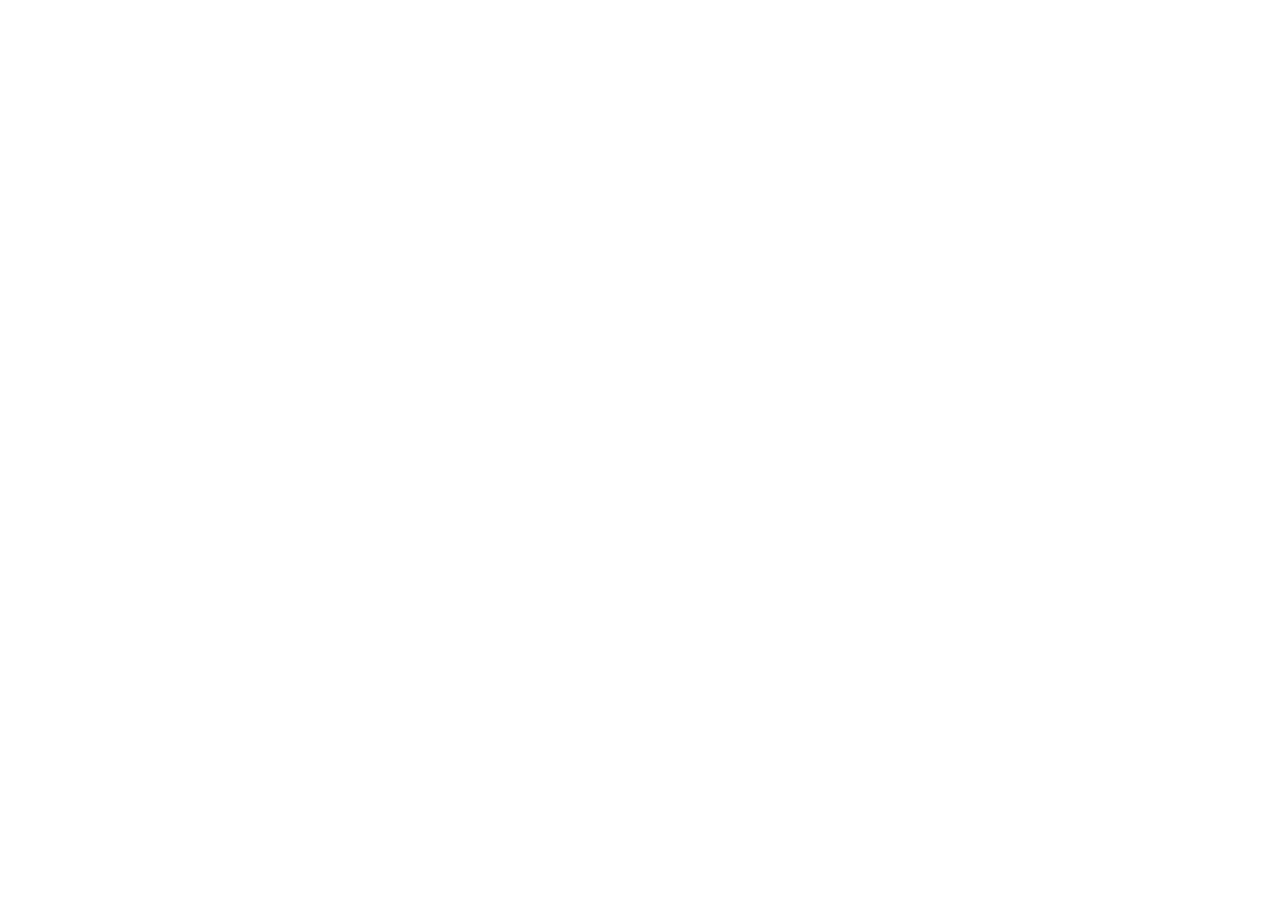
==== 3b-chill/index.html @ 68059ebf "adding CHILL project" ====
<!DOCTYPE html>
<html lang="en">
<head>
    <meta charset="UTF-8">
    <meta name="viewport" content="width=device-width, initial-scale=1.0">
    <meta name="description" content="Login page for CHILL, a platform for stream movie and tv show.">
    <meta name="keywords" content="CHILL, login, streaming, movies, tv shows">
    <meta name="author" content="Yadri">
    <title>Beranda</title>
</head>
<body>
    
</body>
</html>
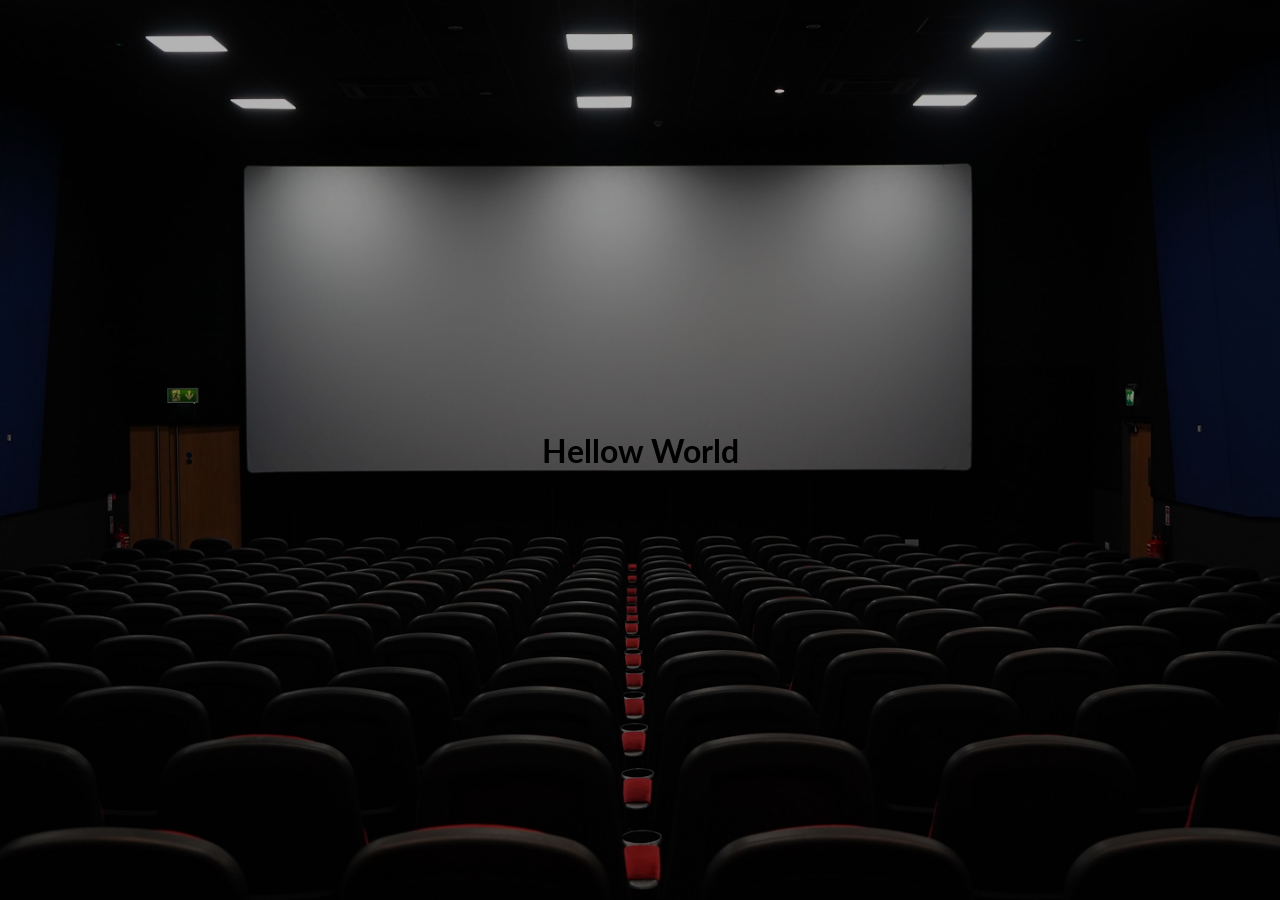
==== commit 92476966: "mod index,login,register" ====
--- a/3b-chill/index.html
+++ b/3b-chill/index.html
@@ -7,8 +7,18 @@
     <meta name="keywords" content="CHILL, login, streaming, movies, tv shows">
     <meta name="author" content="Yadri">
     <title>Beranda</title>
+        <!-- CSS -->
+    <link rel="stylesheet" href="style.css">
+    <!-- Font -->
+    <link rel="preconnect" href="https://fonts.googleapis.com">
+    <link rel="stylesheet" href="https://fonts.googleapis.com/css2?family=Lato:wght@300;400;700&display=swap">
+    <link rel="stylesheet" href="https://cdnjs.cloudflare.com/ajax/libs/font-awesome/6.7.2/css/all.min.css"
+        integrity="sha512-Evv84Mr4kqVGRNSgIGL/F/aIDqQb7xQ2vcrdIwxfjThSH8CSR7PBEakCr51Ck+w+/U6swU2Im1vVX0SVk9ABhg=="
+        crossorigin="anonymous" referrerpolicy="no-referrer" />
+    <!-- Favicon -->
+    <link rel="icon" href="assets/icon/chill-icon.svg" type="image/x-icon">
 </head>
 <body>
-    
+    <h1>Hellow World</h1>
 </body>
 </html>
--- a/3b-chill/style.css
+++ b/3b-chill/style.css
@@ -0,0 +1,417 @@
+/* Import Fonts Google - Lato */
+@import url('https://fonts.googleapis.com/css2?family=Lato:ital,wght@0,100;0,300;0,400;0,700;0,900;1,100;1,300;1,400;1,700;1,900&display=swap');
+@import url('fonts.css');
+
+* {
+  margin: 0;
+  padding: 0;
+  box-sizing: border-box;
+  font-family: Lato, sans-serif;
+}
+
+body {
+  background-image: url('assets/bg-images/bg-login.png');
+  min-height: 100vh;
+  width: 100vw;
+  background-size: cover;
+  background-position: center;
+  
+  display: flex;
+  justify-content: center;
+  align-items: center;
+}
+
+.login-container {
+  background-color: rgba(24, 26, 28, 0.84);
+  width: 100%;
+  max-width: 529px;
+  border-radius: 16px;
+  padding: 40px;
+
+  display: flex;
+  flex-direction: column;
+  gap: 37px;
+  color: white;
+}
+
+/*--- Login Card Header ---*/
+
+.login-header {
+  display: flex;
+  flex-direction: column;
+  align-items: center;
+  gap: 37px;
+  text-align: center;
+}
+
+.login-header h3 {
+  font-size: 32px;
+  font-weight: 700;
+}
+
+.login-header .caption {
+  display: flex;
+  flex-direction: column;
+  gap: 8px;
+}
+
+.login-header p {
+  color: rgba(255, 255, 255, 1);
+  font-size: 16px;
+  font-weight: 400;
+  letter-spacing: 0.2px;
+  line-height: 1.4;
+}
+
+/*--- Login Form ---*/
+
+.login-form {
+  width: 100%;
+  display: flex;
+  flex-direction: column;
+  gap: 37px;
+}
+
+.login-form .input-group {
+  display: flex;
+  flex-direction: column;
+  width: 100%;
+  gap: 10px;
+}
+
+ .input-group label {
+  font-size: 18px;
+  font-weight: 500;
+  letter-spacing: 0.2px;
+  line-height: 1.4;
+}
+
+ .input-group input {
+  width: 100%;
+  padding: 14px 20px;
+  
+  background-color: transparent;
+  border-radius: 24px;
+  border: 1px solid rgba(231, 227, 252, 0.23);
+  gap: 10px;
+  font-size: 16px;
+  font-weight: 400;
+  line-height: 1.4;
+  letter-spacing: 0.2px;
+  color: rgba(193, 194, 196, 1);
+}
+
+.input-group .password-wrapper {
+  display: flex;
+  flex-direction: column;
+  position: relative;
+  width: 100%;
+}
+
+#toggle-password {
+  position: absolute;
+  right: 20px;
+  top: 50%;
+  transform: translateY(-50%);
+  cursor: pointer;
+  color: #a0a0a0;
+}
+
+.form-links  {
+  display: flex;
+  justify-content: space-between;
+  font-size: 16px;
+  font-weight: 400;
+  color: rgba(193, 194, 196, 1);
+
+  line-height: 1.4;
+  letter-spacing: 0.2px;
+}
+
+.form-links a {
+  color: rgba(255, 255, 255, 1);
+  text-decoration: none;
+}
+
+.form-links a:hover {
+  text-decoration: underline;
+}
+
+/*--- Button action group ---*/
+.btn-group {
+width: 100%;
+display: flex;
+flex-direction: column;
+gap: 8px;
+}
+
+.btn-group .btn {
+  border-radius: 24px;
+  padding: 14px 20px;
+  cursor: pointer;
+  font-size: 16px;
+  font-weight: 600;
+  letter-spacing: 0.2px;
+  line-height: 1.4;
+  
+}
+
+.btn-login {
+  gap: 10px;
+  background-color: rgba(61, 65, 66, 1);
+  color: rgba(255, 255, 255, 1);
+  border: 1px solid rgba(231, 227, 252, 0.23);
+  
+}
+
+.btn-group .divider {
+  display: flex;
+  justify-content: center;
+  align-items: center;
+  color: rgba(157, 158, 161, 1);
+  font-size: 14px;
+  font-weight: 400;
+  line-height: 1.4;
+  letter-spacing: 0.2px;
+}
+
+.btn-google {
+  display: flex;
+  align-items: center;
+  justify-content: center;
+  gap: 20px;
+  background-color: transparent;
+  color: rgba(255, 255, 255, 1);
+  border: 1px solid rgba(231, 227, 252, 0.23);
+}
+
+/*--- Media Queries ---*/
+
+/* For Mobile / Smartphone */
+@media (max-width: 360px), (max-width: 480px) {
+  .login-container {
+    width: 306px;
+    max-width: 100vw;
+    min-height: 384px;
+    border-radius: 8px;
+    padding: 24px;
+    gap: 20px;
+    margin: 0 auto;
+  }
+
+  .login-header .logo {
+    width: 94px;
+    min-height: 24px;
+    object-fit: contain;
+    gap: 2.31px;
+  }
+
+  .login-header .caption {
+    gap: 4.62px;
+  }
+
+  .login-header h3 {
+    font-size: 18px;
+    font-weight: 700;
+    line-height: 1.4;
+    letter-spacing: 0.2px;
+  }
+
+  .login-header p {
+    font-size: 10px;
+    font-weight: 400;
+    line-height: 1.4;
+    letter-spacing: 0.2px;
+
+  }
+
+  .input-group .username-field {
+    gap: 4px;
+  }
+
+  .input-group .password-field {
+    gap: 4px;
+  }
+
+  .input-group label {
+    font-size: 10px;
+    font-weight: 500;
+    line-height: 1.4;
+    letter-spacing: 0.2px;
+  }
+
+  .input-group input {
+    width: 260px;
+    max-width: 100%;
+    border-radius: 12px;
+    border: 0.58px solid rgba(231, 227, 252, 0.23) ;
+    padding: 8.09px 11.55px;
+    gap: 5.78px;
+    font-size: 9.24px;
+    line-height: 1.4;
+    letter-spacing: 0.12px;
+  }
+  
+  .form-links {
+    font-size: 10px;
+    font-weight: 400;
+    line-height: 1.4;
+    letter-spacing: 0.2px;
+  }
+
+  .btn-group .btn {
+    width: 100%;
+    gap: 4px; 
+  }
+
+  .btn-group .btn-login, .btn-group .btn-google {
+    /* width:258px; */
+    max-width: 100%;
+    border-radius: 13.86px;
+    border: 0.58px solid rgba(231, 227, 252, 0.23);
+    font-size: 10px;
+    font-weight:600;
+    padding: 8px 11.55px;
+    gap: 5.78px;
+
+    line-height: 1.4;
+    letter-spacing: 0.2px;
+  }
+
+  .btn-google img {
+    width: 10px;
+    height: 10px;
+  }
+
+  .btn-group .divider {
+    font-size: 10px;
+    font-weight: 500;
+    line-height: 1.4;
+    letter-spacing: 0.2px;
+  }
+
+
+}
+
+
+
+
+
+/* 
+@media (max-width:480px) {
+
+  .login-container {
+    width: 306px;
+    min-width: 0;
+    max-width: 100vw;
+    min-height: 384px;
+    border-radius: 8px;
+    padding: 24px;
+    gap: 20px;
+    margin: 0 auto;
+  }
+
+  .login-header .logo {
+    width: 94px;
+    min-height: 24px;
+    object-fit: contain;
+    margin-bottom: 12px;
+  }
+
+  .login-header .caption {
+    gap: 4px;
+    margin-bottom: 8px;
+  }
+
+  .login-header h3 {
+    font-size: 24px;
+    font-weight: 700;
+    line-height: 140%;
+    letter-spacing: 0.2px;
+    margin-bottom: 0;
+  }
+
+  .login-header p {
+    font-size: 14px;
+    font-weight: 400;
+    line-height: 140%;
+    letter-spacing: 0.2px;
+    margin-bottom: 0;
+  }
+
+  .input-group.username-field {
+    gap: 4px;
+    margin-bottom: 8px;
+  }
+  .input-group.password-field {
+    gap: 4px;
+    margin-bottom: 8px;
+  }
+
+  .input-group label {
+    font-size: 13px;
+    font-weight: 400;
+    margin-bottom: 2px;
+  }
+
+  .input-group input {
+    font-size: 14px;
+    padding: 10px 14px;
+    border-radius: 8px;
+    border-width: 1px;
+  }
+
+  .form-links {
+    font-size: 12px;
+    gap: 0;
+    margin-top: 4px;
+    margin-bottom: 8px;
+  }
+  .form-links a {
+    font-size: 12px;
+  }
+
+  .btn-group {
+    gap: 8px;
+    margin-top: 8px;
+  }
+
+  .btn-login {
+    width: 100%;
+    font-size: 14px;
+    font-weight: 600;
+    padding: 8px 0;
+    border-radius: 13.86px;
+    border-width: 0.58px;
+    margin-bottom: 4px;
+  }
+
+  .btn-group .divider {
+    font-size: 12px;
+    margin: 0;
+  }
+
+  .btn-google {
+    width: 100%;
+    font-size: 14px;
+    font-weight: 600;
+    padding: 8px 0;
+    border-radius: 13.86px;
+    border-width: 0.58px;
+    gap: 8px;
+    display: flex;
+    align-items: center;
+    justify-content: center;
+  }
+  .btn-google img {
+    width: 18px;
+    height: 18px;
+    object-fit: contain;
+    margin-right: 8px;
+  }
+} */
+
+
+
+
+
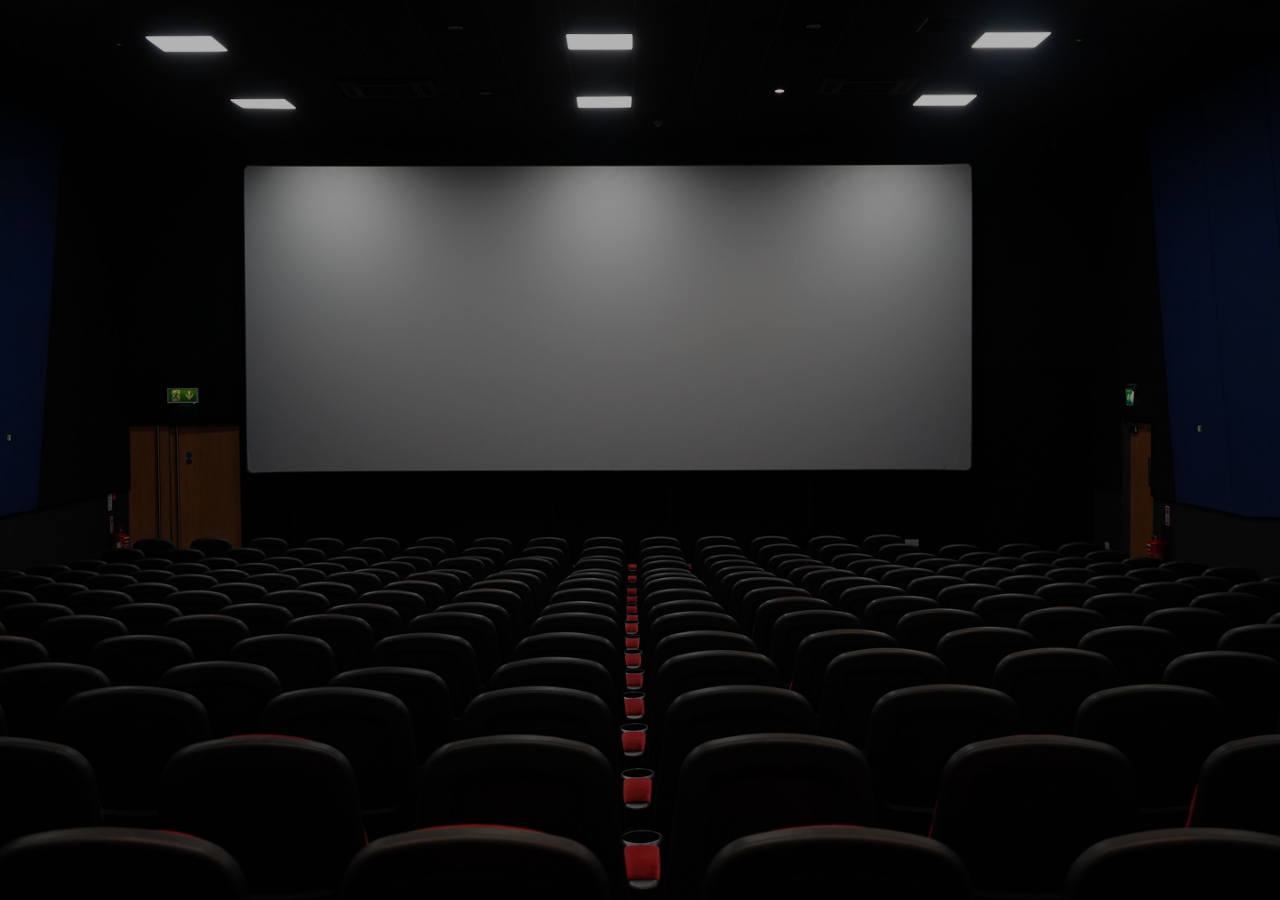
==== commit ccfd2cb5: "mod assets,login and register" ====
--- a/3b-chill/index.html
+++ b/3b-chill/index.html
@@ -6,7 +6,7 @@
     <meta name="description" content="Login page for CHILL, a platform for stream movie and tv show.">
     <meta name="keywords" content="CHILL, login, streaming, movies, tv shows">
     <meta name="author" content="Yadri">
-    <title>Beranda</title>
+    <title>Beranda - CHILL</title>
         <!-- CSS -->
     <link rel="stylesheet" href="style.css">
     <!-- Font -->
@@ -19,6 +19,8 @@
     <link rel="icon" href="assets/icon/chill-icon.svg" type="image/x-icon">
 </head>
 <body>
-    <h1>Hellow World</h1>
+    <div class="beranda-container">
+        
+    </div>
 </body>
 </html>
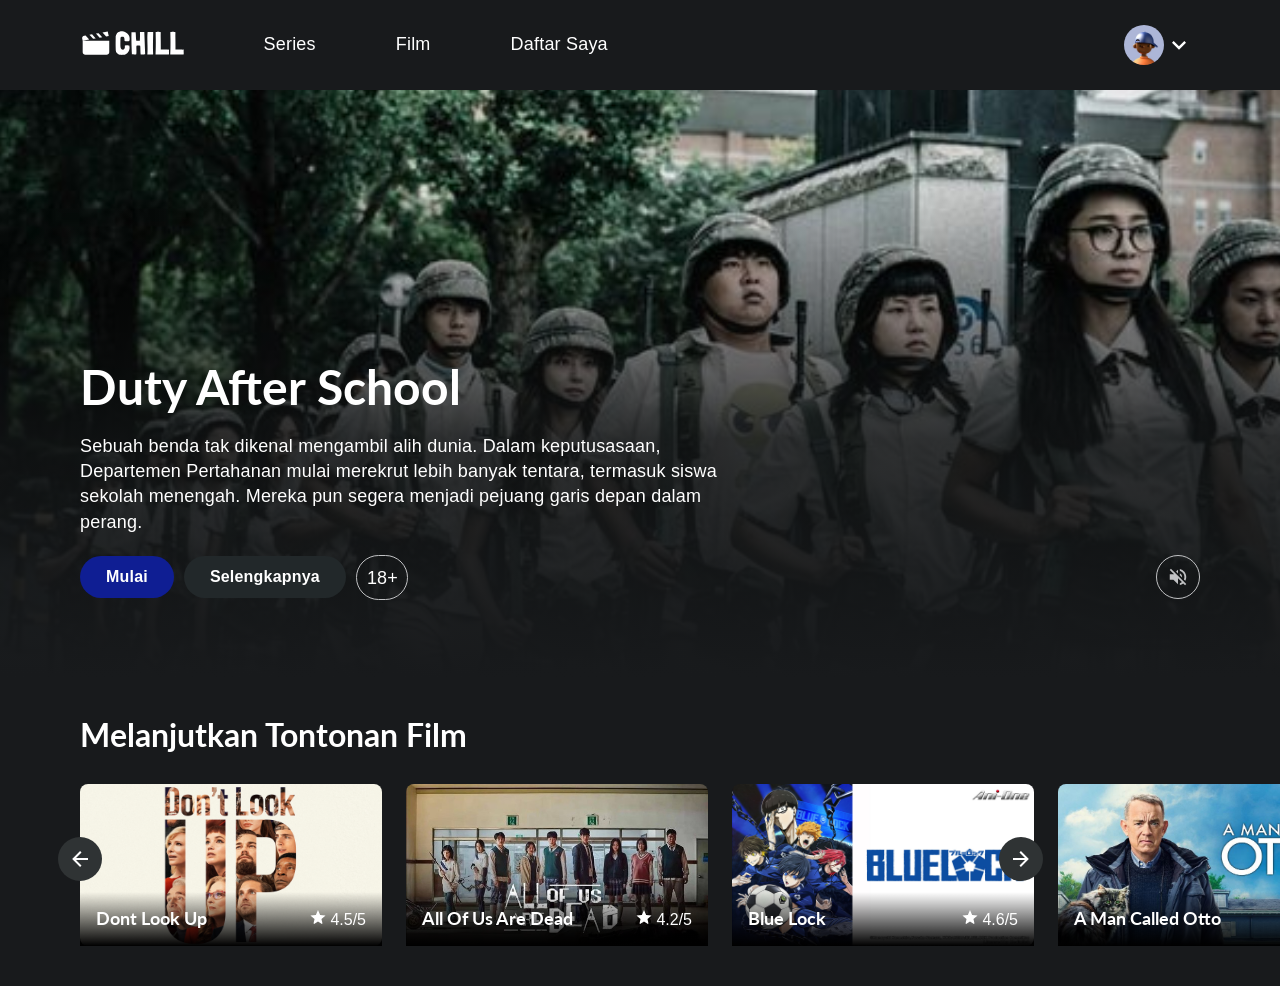
==== commit bf11addd: "complete 1 section" ====
--- a/3b-chill/index.html
+++ b/3b-chill/index.html
@@ -1,13 +1,14 @@
 <!DOCTYPE html>
 <html lang="en">
+
 <head>
     <meta charset="UTF-8">
     <meta name="viewport" content="width=device-width, initial-scale=1.0">
     <meta name="description" content="Login page for CHILL, a platform for stream movie and tv show.">
     <meta name="keywords" content="CHILL, login, streaming, movies, tv shows">
     <meta name="author" content="Yadri">
-    <title>Beranda - CHILL</title>
-        <!-- CSS -->
+    <title> BERANDA - CHILL</title>
+    <!-- CSS -->
     <link rel="stylesheet" href="style.css">
     <!-- Font -->
     <link rel="preconnect" href="https://fonts.googleapis.com">
@@ -18,9 +19,107 @@
     <!-- Favicon -->
     <link rel="icon" href="assets/icon/chill-icon.svg" type="image/x-icon">
 </head>
+
 <body>
-    <div class="beranda-container">
-        
+    <div class="home-container">
+        <header class="main-header">
+            <div class="header-left">
+                <div class="logo">
+                    <img src="assets/icon/Logo.svg" alt="CHILL Logo">
+                </div>
+                <div class="main-nav">
+                    <ul>
+                        <li><a href="">Series</a></li>
+                        <li><a href="">Film</a></li>
+                        <li><a href="">Daftar Saya</a></li>
+                    </ul>
+                </div>
+            </div>
+            <div class="right-left">
+                <div class="user-profile">
+                    <img src="assets/icon/avatar_profile.png" class="avatar-profile" alt="Avatar Profile">
+                    <span class="arrow-down"><img src="assets/icon/vector_arrow.svg" alt=""></span>
+                </div>
+            </div>
+        </header>
+        <main>
+            <section id="hero">
+                <!-- Content -->
+                <div class="hero-content">
+                    <!-- about movie -->
+                    <h1 class="hero-title">Duty After School</h1>
+                    <div class="hero-description">
+                        Sebuah benda tak dikenal mengambil alih dunia. Dalam keputusasaan,
+                        Departemen Pertahanan mulai merekrut lebih banyak tentara, termasuk siswa sekolah menengah.
+                        Mereka pun segera menjadi pejuang garis depan dalam perang.
+                    </div>
+                    <div class="hero-actions">
+                        <div class="hero-actions-left">
+                            <button class="btn btn-start">Mulai</button>
+                            <button class="btn btn-more">Selengkapnya</button>
+                            <span class="age-rating">18+</span>
+                        </div>
+                        <div class="volume hero-actions-right">
+                            <img src="assets/icon/volume-off.svg" alt="">
+                        </div>
+                    </div>
+                </div>
+            </section>
+
+            <section class="content-section history">
+                <h2>Melanjutkan Tontonan Film</h2>
+                <div class="card-container">
+                    <div class="arrow-left arrow-btn">
+                        <img src="assets/icon/arrow-left.svg" alt="">
+                    </div>
+                    <div class="movie-card">
+                        <img src="assets/beranda/history_1.png" alt="">
+                        <div class="movie-info">
+                            <div class="title-movie dont-look-up">Dont Look Up</div>
+                            <div class="rating-movie">
+                                <img src="assets/icon/star.svg" class="rating-stars" alt="">
+                                <span>4.5/5</span>
+                            </div>
+                        </div>
+                    </div>
+                    <div class="movie-card">
+                        <img src="assets/beranda/history_2.png" alt="">
+                        <div class="movie-info">
+                            <div class="title-movie all-of-us-are-dead">All Of Us Are Dead</div>
+                            <div class="rating-movie">
+                                <img src="assets/icon/star.svg" class="rating-stars" alt="">
+                                <span>4.2/5</span>
+                            </div>
+                        </div>
+                    </div>
+                    <div class="movie-card">
+                        <img src="assets/beranda/history_3.png" alt="">
+                        <div class="movie-info">
+                            <div class="title-movie blue-lock">Blue Lock</div>
+                            <div class="rating-movie">
+                                <img src="assets/icon/star.svg" class="rating-stars" alt="">
+                                <span>4.6/5</span>
+                            </div>
+                        </div>
+                    </div>
+                    <div class="movie-card">
+                        <img src="assets/beranda/history_4.png" alt="">
+                        <div class="movie-info">
+                            <div class="title-movie a-man-called-otto">A Man Called Otto</div>
+                            <div class="rating-movie">
+                                <img src="assets/icon/star.svg" class="rating-stars" alt="">
+                                <span>4.4/5</span>
+                            </div>
+                        </div>
+                    </div>
+
+                    <div class="arrow-right arrow-btn">
+                        <img src="assets/icon/arrow-right.svg" alt="">
+                    </div>
+                </div>
+            </section>
+        </main>
     </div>
 </body>
+
 </html>
--- a/3b-chill/style.css
+++ b/3b-chill/style.css
@@ -1,417 +1,280 @@
-/* Import Fonts Google - Lato */
-@import url('https://fonts.googleapis.com/css2?family=Lato:ital,wght@0,100;0,300;0,400;0,700;0,900;1,100;1,300;1,400;1,700;1,900&display=swap');
-@import url('fonts.css');
-
 * {
-  margin: 0;
-  padding: 0;
-  box-sizing: border-box;
-  font-family: Lato, sans-serif;
+    margin: 0;
+    padding: 0;
+    box-sizing: border-box;
+
 }
 
 body {
-  background-image: url('assets/bg-images/bg-login.png');
-  min-height: 100vh;
-  width: 100vw;
-  background-size: cover;
-  background-position: center;
-  
-  display: flex;
-  justify-content: center;
-  align-items: center;
-}
-
-.login-container {
-  background-color: rgba(24, 26, 28, 0.84);
-  width: 100%;
-  max-width: 529px;
-  border-radius: 16px;
-  padding: 40px;
-
-  display: flex;
-  flex-direction: column;
-  gap: 37px;
-  color: white;
-}
-
-/*--- Login Card Header ---*/
-
-.login-header {
-  display: flex;
-  flex-direction: column;
-  align-items: center;
-  gap: 37px;
-  text-align: center;
-}
-
-.login-header h3 {
-  font-size: 32px;
-  font-weight: 700;
-}
-
-.login-header .caption {
-  display: flex;
-  flex-direction: column;
-  gap: 8px;
-}
-
-.login-header p {
-  color: rgba(255, 255, 255, 1);
-  font-size: 16px;
-  font-weight: 400;
-  letter-spacing: 0.2px;
-  line-height: 1.4;
-}
-
-/*--- Login Form ---*/
-
-.login-form {
-  width: 100%;
-  display: flex;
-  flex-direction: column;
-  gap: 37px;
-}
-
-.login-form .input-group {
-  display: flex;
-  flex-direction: column;
-  width: 100%;
-  gap: 10px;
-}
-
- .input-group label {
-  font-size: 18px;
-  font-weight: 500;
-  letter-spacing: 0.2px;
-  line-height: 1.4;
-}
-
- .input-group input {
-  width: 100%;
-  padding: 14px 20px;
-  
-  background-color: transparent;
-  border-radius: 24px;
-  border: 1px solid rgba(231, 227, 252, 0.23);
-  gap: 10px;
-  font-size: 16px;
-  font-weight: 400;
-  line-height: 1.4;
-  letter-spacing: 0.2px;
-  color: rgba(193, 194, 196, 1);
-}
-
-.input-group .password-wrapper {
-  display: flex;
-  flex-direction: column;
-  position: relative;
-  width: 100%;
-}
-
-#toggle-password {
-  position: absolute;
-  right: 20px;
-  top: 50%;
-  transform: translateY(-50%);
-  cursor: pointer;
-  color: #a0a0a0;
-}
-
-.form-links  {
-  display: flex;
-  justify-content: space-between;
-  font-size: 16px;
-  font-weight: 400;
-  color: rgba(193, 194, 196, 1);
-
-  line-height: 1.4;
-  letter-spacing: 0.2px;
-}
-
-.form-links a {
-  color: rgba(255, 255, 255, 1);
-  text-decoration: none;
-}
-
-.form-links a:hover {
-  text-decoration: underline;
-}
-
-/*--- Button action group ---*/
-.btn-group {
-width: 100%;
-display: flex;
-flex-direction: column;
-gap: 8px;
-}
-
-.btn-group .btn {
-  border-radius: 24px;
-  padding: 14px 20px;
-  cursor: pointer;
-  font-size: 16px;
-  font-weight: 600;
-  letter-spacing: 0.2px;
-  line-height: 1.4;
-  
-}
-
-.btn-login {
-  gap: 10px;
-  background-color: rgba(61, 65, 66, 1);
-  color: rgba(255, 255, 255, 1);
-  border: 1px solid rgba(231, 227, 252, 0.23);
-  
-}
-
-.btn-group .divider {
-  display: flex;
-  justify-content: center;
-  align-items: center;
-  color: rgba(157, 158, 161, 1);
-  font-size: 14px;
-  font-weight: 400;
-  line-height: 1.4;
-  letter-spacing: 0.2px;
-}
-
-.btn-google {
-  display: flex;
-  align-items: center;
-  justify-content: center;
-  gap: 20px;
-  background-color: transparent;
-  color: rgba(255, 255, 255, 1);
-  border: 1px solid rgba(231, 227, 252, 0.23);
-}
-
-/*--- Media Queries ---*/
-
-/* For Mobile / Smartphone */
-@media (max-width: 360px), (max-width: 480px) {
-  .login-container {
-    width: 306px;
-    max-width: 100vw;
-    min-height: 384px;
+    font-family: Lato, sans-serif;
+    background-color: rgba(24, 26, 28, 1);
+    width: 100%;
+    min-height: 100vh;
+    color: white;
+}
+
+.home-container {
+    max-width: 100%;
+}
+
+/*----- HEADER / NAVIGATION BAR  -----*/
+.main-header {
+    display: flex;
+    justify-content: space-between;
+    align-items: center;
+    padding: 25px 80px;
+}
+
+.header-left {
+    display: flex;
+    align-items: center;
+    gap: 5rem;
+}
+
+.header-left .logo img {
+    width: 103.55px;
+    cursor: pointer;
+}
+
+
+.main-nav ul {
+    display: flex;
+    list-style-type: none;
+    gap: 80px;
+}
+
+.main-nav ul a {
+    text-decoration: none;
+    color: rgba(255, 255, 255, 1);
+    font-weight: 500;
+    font-size: 18px;
+    line-height: 1.4;
+    letter-spacing: 0.2px;
+
+}
+
+.main-nav ul a:hover {
+    color: rgba(3, 103, 219, 1);
+}
+
+.user-profile {
+    display: flex;
+    align-items: center;
+    gap: 8px;
+    cursor: pointer;
+}
+
+.user-profile img.avatar-profile {
+    width: 40px;
+    border-radius: 50%;
+}
+
+.user-profile span.arrow-down {
+    width: 28px;
+
+}
+
+/*----- HERO SECTION -----*/
+#hero {
+    position: relative;
+    width: 100%;
+    height: 100vh;
+    max-height: 587px;
+    display: flex;
+    align-items: center;
+    background-image: url(assets/bg-images/bg-hero.svg);
+    background-size: cover;
+    background-position: center;
+    background-repeat: no-repeat;
+}
+
+.hero-content {
+    position: absolute;
+    width: 100%;
+    display: flex;
+    flex-direction: column;
+    padding: 274px 80px 80px;
+    gap: 20px;
+}
+
+.hero-title {
+    font-weight: 700;
+    font-size: 48px;
+    line-height: 1.1;
+}
+
+.hero-description {
+    width: 668px;
+    font-weight: 500;
+    font-size: 18px;
+    line-height: 1.4;
+    letter-spacing: 0.2px;
+}
+
+.hero-actions {
+    position: relative;
+    width: 100%;
+    display: flex;
+    align-items: center;
+    gap: 10px;
+    justify-content: space-between;
+}
+
+.hero-actions-left {
+    display: flex;
+    align-items: center;
+    gap: 10px;
+}
+
+.hero-actions .btn {
+    padding: 10px 26px;
+    gap: 8px;
+    border-radius: 48px;
+
+}
+
+.hero-actions .btn-start {
+    background-color: rgba(15, 30, 147, 1);
+    color: rgba(255, 255, 255, 1);
+    border: none;
+    font-weight: 700;
+    font-size: 16px;
+    line-height: 1.4;
+    letter-spacing: 0.2px;
+    gap: 8px;
+
+}
+
+.hero-actions .btn-more {
+    background-color: rgba(34, 40, 42, 1);
+    color: rgba(255, 255, 255, 1);
+    border: none;
+    font-weight: 700;
+    font-size: 16px;
+    line-height: 1.4;
+    letter-spacing: 0.2px;
+    gap: 8px;
+}
+
+
+.hero-actions .age-rating {
+    width: 52px;
+    height: 45px;
+    border-radius: 24px;
+    padding: 10px;
+    gap: 10px;
+    font-weight: 400;
+    font-size: 18px;
+    line-height: 1.4;
+    letter-spacing: .2px;
+    border: 1px solid rgba(193, 194, 196, 1);
+
+}
+
+.hero-actions .volume {
+    width: 44px;
+    height: 44px;
+    display: flex;
+    gap: 10px;
+    border: 1px solid rgba(193, 194, 196, 1);
+    border-radius: 24px;
+    padding: 10px;
+}
+
+/*----- CONTENT SECTION  -----*/
+.history {
+    width: 100%;
+    height: 309px;
+    padding: 40px 80px;
+
+} 
+
+.history h2 {
+    font-size: 32px;
+    font-weight: 700;
+    line-height: 1.1;
+}
+
+.history .card-container {
+    position: relative;
+    width: 100%;
+    display: flex;
+    padding-top: 32px;
+    flex-direction: row;
+    gap: 24px;
+    /* overflow-x: scroll; */
+    /* scrollbar-width: none; */
+}
+
+.history .movie-card {
+    display: flex;
+    flex-direction: column;
+    position: relative;
+}
+
+.history .movie-card img {
+    width: 302px;
+    height: 162px;
     border-radius: 8px;
-    padding: 24px;
-    gap: 20px;
-    margin: 0 auto;
-  }
-
-  .login-header .logo {
-    width: 94px;
-    min-height: 24px;
-    object-fit: contain;
-    gap: 2.31px;
-  }
-
-  .login-header .caption {
-    gap: 4.62px;
-  }
-
-  .login-header h3 {
-    font-size: 18px;
-    font-weight: 700;
-    line-height: 1.4;
-    letter-spacing: 0.2px;
-  }
-
-  .login-header p {
-    font-size: 10px;
+}
+
+.history .movie-card .movie-info {
+    position: absolute;
+    left: 0;
+    top: 108px;
+    width: 100%;
+    display: flex;
+    padding: 16px;
+    align-items: center;
+    justify-content: space-between;
+    justify-items: stretch;
+    background: linear-gradient(rgba(0, 0, 0, 0),rgba(0, 0, 0, 1));
+    
+}
+
+.history .movie-card .title-movie { 
+    font-weight: 700;
+    font-size: 18px;
+    line-height: 1.2;
+}
+
+.history .rating-movie .rating-stars {
+    width: 16px;
+    height: 16px;
+}
+
+.history .rating-movie .rating-stars span {
     font-weight: 400;
-    line-height: 1.4;
-    letter-spacing: 0.2px;
-
-  }
-
-  .input-group .username-field {
-    gap: 4px;
-  }
-
-  .input-group .password-field {
-    gap: 4px;
-  }
-
-  .input-group label {
-    font-size: 10px;
-    font-weight: 500;
-    line-height: 1.4;
-    letter-spacing: 0.2px;
-  }
-
-  .input-group input {
-    width: 260px;
-    max-width: 100%;
-    border-radius: 12px;
-    border: 0.58px solid rgba(231, 227, 252, 0.23) ;
-    padding: 8.09px 11.55px;
-    gap: 5.78px;
-    font-size: 9.24px;
-    line-height: 1.4;
-    letter-spacing: 0.12px;
-  }
-  
-  .form-links {
-    font-size: 10px;
-    font-weight: 400;
-    line-height: 1.4;
-    letter-spacing: 0.2px;
-  }
-
-  .btn-group .btn {
-    width: 100%;
-    gap: 4px; 
-  }
-
-  .btn-group .btn-login, .btn-group .btn-google {
-    /* width:258px; */
-    max-width: 100%;
-    border-radius: 13.86px;
-    border: 0.58px solid rgba(231, 227, 252, 0.23);
-    font-size: 10px;
-    font-weight:600;
-    padding: 8px 11.55px;
-    gap: 5.78px;
-
-    line-height: 1.4;
-    letter-spacing: 0.2px;
-  }
-
-  .btn-google img {
-    width: 10px;
-    height: 10px;
-  }
-
-  .btn-group .divider {
-    font-size: 10px;
-    font-weight: 500;
-    line-height: 1.4;
-    letter-spacing: 0.2px;
-  }
-
-
-}
-
-
-
-
-
-/* 
-@media (max-width:480px) {
-
-  .login-container {
-    width: 306px;
-    min-width: 0;
-    max-width: 100vw;
-    min-height: 384px;
-    border-radius: 8px;
-    padding: 24px;
-    gap: 20px;
-    margin: 0 auto;
-  }
-
-  .login-header .logo {
-    width: 94px;
-    min-height: 24px;
-    object-fit: contain;
-    margin-bottom: 12px;
-  }
-
-  .login-header .caption {
-    gap: 4px;
-    margin-bottom: 8px;
-  }
-
-  .login-header h3 {
-    font-size: 24px;
-    font-weight: 700;
-    line-height: 140%;
-    letter-spacing: 0.2px;
-    margin-bottom: 0;
-  }
-
-  .login-header p {
     font-size: 14px;
-    font-weight: 400;
-    line-height: 140%;
-    letter-spacing: 0.2px;
-    margin-bottom: 0;
-  }
-
-  .input-group.username-field {
-    gap: 4px;
-    margin-bottom: 8px;
-  }
-  .input-group.password-field {
-    gap: 4px;
-    margin-bottom: 8px;
-  }
-
-  .input-group label {
-    font-size: 13px;
-    font-weight: 400;
-    margin-bottom: 2px;
-  }
-
-  .input-group input {
-    font-size: 14px;
-    padding: 10px 14px;
-    border-radius: 8px;
-    border-width: 1px;
-  }
-
-  .form-links {
-    font-size: 12px;
-    gap: 0;
-    margin-top: 4px;
-    margin-bottom: 8px;
-  }
-  .form-links a {
-    font-size: 12px;
-  }
-
-  .btn-group {
-    gap: 8px;
-    margin-top: 8px;
-  }
-
-  .btn-login {
-    width: 100%;
-    font-size: 14px;
-    font-weight: 600;
-    padding: 8px 0;
-    border-radius: 13.86px;
-    border-width: 0.58px;
-    margin-bottom: 4px;
-  }
-
-  .btn-group .divider {
-    font-size: 12px;
-    margin: 0;
-  }
-
-  .btn-google {
-    width: 100%;
-    font-size: 14px;
-    font-weight: 600;
-    padding: 8px 0;
-    border-radius: 13.86px;
-    border-width: 0.58px;
-    gap: 8px;
+    line-height: 1.4;
+    letter-spacing: 0.2px;
+}
+
+.history .arrow-btn {
+    /* position: absolute; */
+    /* left: 0px; */
+    /* position: absolute; */
     display: flex;
     align-items: center;
     justify-content: center;
-  }
-  .btn-google img {
-    width: 18px;
-    height: 18px;
-    object-fit: contain;
-    margin-right: 8px;
-  }
-} */
-
-
-
-
-
+    width: 44px;
+    height: 44px;
+    padding: 10px;
+    background-color: rgba(47, 51, 52, 1);
+    border-radius: 24px;
+    cursor: pointer;
+}
+
+.history .arrow-left {
+    position: absolute;
+    left:-2%;
+    top: 85px;
+    z-index: 1;
+}
+
+.history .arrow-right {
+    position: absolute;
+    right:14%;
+    top:85px;
+    z-index: 1;
+}
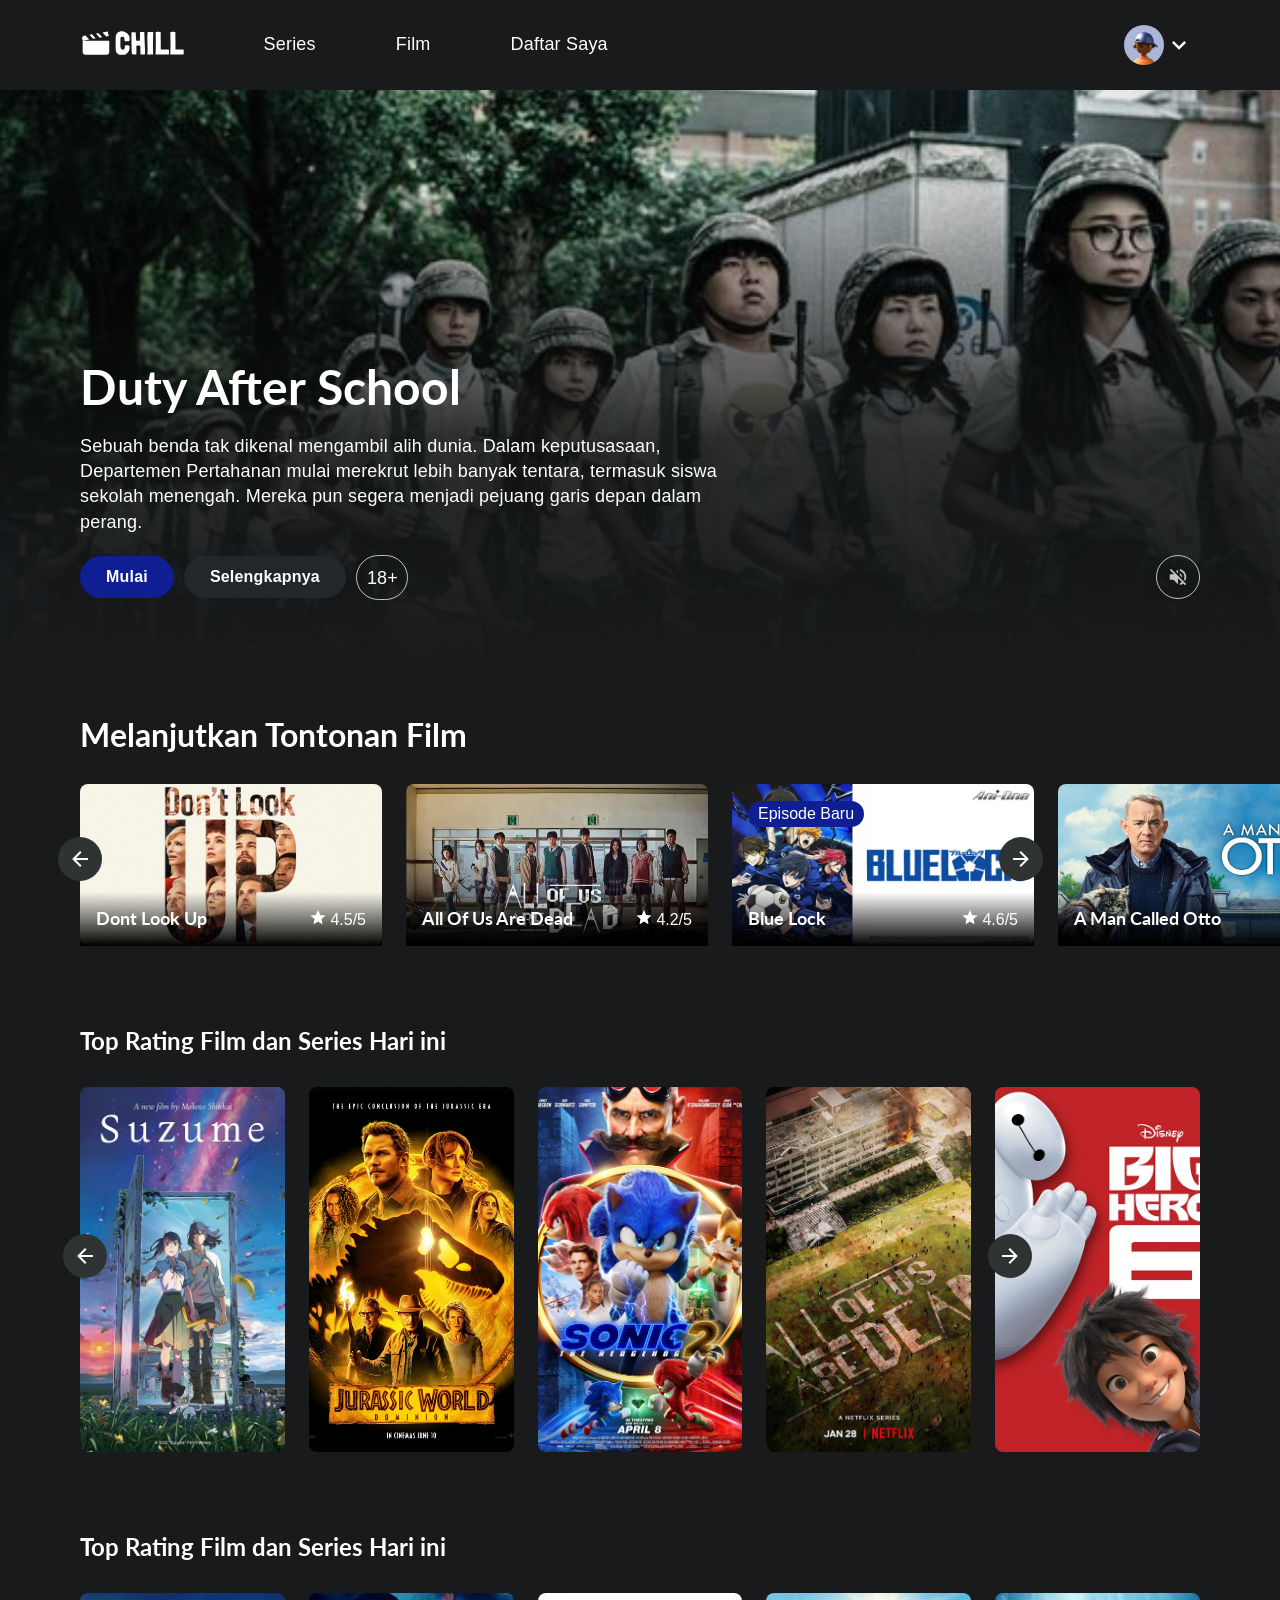
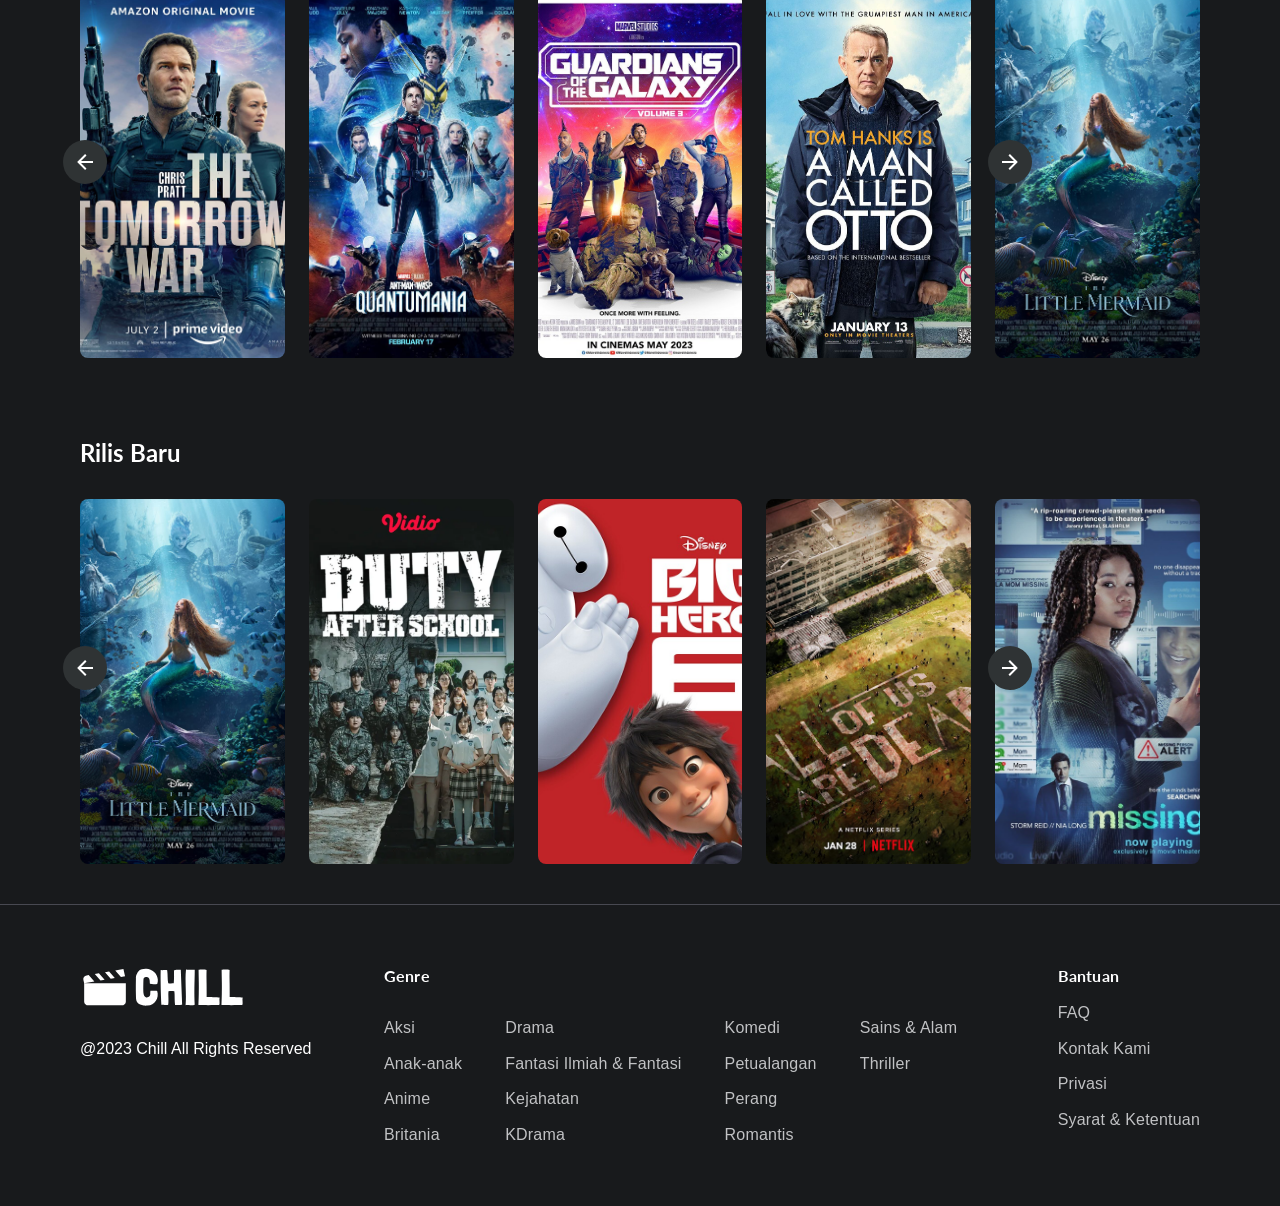
==== commit 38f60c6c: "complete the desktop version" ====
--- a/3b-chill/index.html
+++ b/3b-chill/index.html
@@ -36,11 +36,22 @@
                 </div>
             </div>
             <div class="right-left">
-                <div class="user-profile">
-                    <img src="assets/icon/avatar_profile.png" class="avatar-profile" alt="Avatar Profile">
-                    <span class="arrow-down"><img src="assets/icon/vector_arrow.svg" alt=""></span>
-                </div>
-            </div>
+                <!-- Avatar Profile -->
+                <div class="user-profile avatar-dropdown">
+                    <img src="assets/icon/avatar_profile.png" class="avatar-profile alt="Avatar Profile">
+                    <span class="arrow-down avatar-profile"><img src="assets/icon/vector_arrow.svg" alt=""></span>
+                </div>
+            </div>
+            <!-- menu dropdown  -->
+            <div class="dropdown-profile" id="dropdownProfile">
+                <ul>
+                    <li><i class="fa-solid fa-user"></i> Profil Saya</li>
+                    <li><i class="fa-solid fa-star"></i> Ubah Premium</li>
+                    <li><i class="fa-solid fa-right-from-bracket"></i> Keluar</li>
+                </ul>
+            </div>
+
+
         </header>
         <main>
             <section id="hero">
@@ -50,6 +61,7 @@
                     <h1 class="hero-title">Duty After School</h1>
                     <div class="hero-description">
                         Sebuah benda tak dikenal mengambil alih dunia. Dalam keputusasaan,
+
                         Departemen Pertahanan mulai merekrut lebih banyak tentara, termasuk siswa sekolah menengah.
                         Mereka pun segera menjadi pejuang garis depan dalam perang.
                     </div>
@@ -66,6 +78,7 @@
                 </div>
             </section>
 
+            <!-- History -->
             <section class="content-section history">
                 <h2>Melanjutkan Tontonan Film</h2>
                 <div class="card-container">
@@ -95,6 +108,9 @@
                     <div class="movie-card">
                         <img src="assets/beranda/history_3.png" alt="">
                         <div class="movie-info">
+                            <div class="badge-new-eps">
+                                <p>Episode Baru</p>
+                            </div>
                             <div class="title-movie blue-lock">Blue Lock</div>
                             <div class="rating-movie">
                                 <img src="assets/icon/star.svg" class="rating-stars" alt="">
@@ -112,14 +128,158 @@
                             </div>
                         </div>
                     </div>
-
+                    <div class="arrow-right arrow-btn">
+                        <img src="assets/icon/arrow-right.svg" alt="">
+                    </div>
+                </div>
+            </section>
+            <!-- Top Rating Film dan Series Hari ini -->
+            <section class="content-section top-rating">
+                <h2>Top Rating Film dan Series Hari ini</h2>
+                <div class="card-container">
+                    <div class="arrow-left arrow-btn">
+                        <img src="assets/icon/arrow-left.svg" alt="">
+                    </div>
+                    <div class="movie-card">
+                        <img src="assets/beranda/top_1.png" alt="">
+                    </div>
+                    <div class="movie-card">
+                        <img src="assets/beranda/top_2.png" alt="">
+                    </div>
+                    <div class="movie-card">
+                        <img src="assets/beranda/top_3.png" alt="">
+                    </div>
+                    <div class="movie-card">
+                        <img src="assets/beranda/top_4.png" alt="">
+                    </div>
+                    <div class="movie-card">
+                        <img src="assets/beranda/top_5.png" alt="">
+                    </div>
+                    <div class="arrow-right arrow-btn">
+                        <img src="assets/icon/arrow-right.svg" alt="">
+                    </div>
+                </div>
+            </section>
+            <!-- Film Trending -->
+            <section class="content-section trending">
+                <h2>Top Rating Film dan Series Hari ini</h2>
+                <div class="card-container">
+                    <div class="arrow-left arrow-btn">
+                        <img src="assets/icon/arrow-left.svg" alt="">
+                    </div>
+                    <div class="movie-card">
+                        <img src="assets/beranda/trend_1.png" alt="">
+                    </div>
+                    <div class="movie-card">
+                        <img src="assets/beranda/trend_2.png" alt="">
+                    </div>
+                    <div class="movie-card">
+                        <img src="assets/beranda/trend_3.png" alt="">
+                    </div>
+                    <div class="movie-card">
+                        <img src="assets/beranda/trend_4.png" alt="">
+                    </div>
+                    <div class="movie-card">
+                        <img src="assets/beranda/trend_5.png" alt="">
+                    </div>
+                    <div class="arrow-right arrow-btn">
+                        <img src="assets/icon/arrow-right.svg" alt="">
+                    </div>
+                </div>
+            </section>
+            <!-- Rilis Terbaru -->
+            <section class="content-section new-release">
+                <h2>Rilis Baru</h2>
+                <div class="card-container">
+                    <div class="arrow-left arrow-btn">
+                        <img src="assets/icon/arrow-left.svg" alt="">
+                    </div>
+                    <div class="movie-card">
+                        <img src="assets/beranda/new_1.png" alt="">
+                    </div>
+                    <div class="movie-card">
+                        <img src="assets/beranda/new_2.png" alt="">
+                    </div>
+                    <div class="movie-card">
+                        <img src="assets/beranda/new_3.png" alt="">
+                    </div>
+                    <div class="movie-card">
+                        <img src="assets/beranda/new_4.png" alt="">
+                    </div>
+                    <div class="movie-card">
+                        <img src="assets/beranda/new_5.png  " alt="">
+                    </div>
                     <div class="arrow-right arrow-btn">
                         <img src="assets/icon/arrow-right.svg" alt="">
                     </div>
                 </div>
             </section>
         </main>
+
+        <footer class="footer">
+            <div class="footer-container">
+                <!-- Logo -->
+                <div class="footer-logo">
+                    <img src="assets/icon/Logo.svg" alt="chill logo">
+                    <p>@2023 Chill All Rights Reserved</p>
+                </div>
+                <!-- Genre -->
+                <div class="footer-genre">
+                    <p class="title">Genre</p>
+                    <div class="genre-list">
+                        <ul>
+                            <li><a href="">Aksi</a></li>
+                            <li><a href="">Anak-anak</a></li>
+                            <li><a href="">Anime</a></li>
+                            <li><a href="">Britania</a></li>
+                        </ul>
+                        <ul>
+                            <li><a href="">Drama</a></li>
+                            <li><a href="">Fantasi Ilmiah & Fantasi</a></li>
+                            <li><a href="">Kejahatan</a></li>
+                            <li><a href="">KDrama</a></li>
+                        </ul>
+                        <ul>
+                            <li><a href="">Komedi</a></li>
+                            <li><a href="">Petualangan</a></li>
+                            <li><a href="">Perang</a></li>
+                            <li><a href="">Romantis</a></li>
+                        </ul>
+                        <ul>
+                            <li><a href="">Sains & Alam</a></li>
+                            <li><a href="">Thriller</a></li>
+                        </ul>
+                    </div>
+                </div>
+                <div class="footer-help">
+                    <p class="title">Bantuan</p>
+                    <ul class="help-list">
+                        <li><a href="">FAQ</a></li>
+                        <li><a href="">Kontak Kami</a></li>
+                        <li><a href="">Privasi</a></li>
+                        <li><a href="">Syarat & Ketentuan</a></li>
+                    </ul>
+                </div>
+            </div>
+        </footer>
     </div>
+
+<script>
+    const avatar = document.querySelector('.avatar-dropdown');
+    const dropdown = document.getElementById('dropdownProfile');
+
+    avatar.addEventListener('click', () => {
+        dropdown.style.display = dropdown.style.display === 'block' ? 'none' : 'block';
+    });
+
+    // klik di luar dropdown untuk menutup
+    window.addEventListener('click', (e) => {
+        if (!avatar.contains(e.target) && !dropdown.contains(e.target)) {
+            dropdown.style.display = 'none';
+        }
+    });
+</script>
+
 </body>
 
 </html>
--- a/3b-chill/style.css
+++ b/3b-chill/style.css
@@ -35,7 +35,6 @@
     width: 103.55px;
     cursor: pointer;
 }
-
 
 .main-nav ul {
     display: flex;
@@ -58,6 +57,8 @@
 }
 
 .user-profile {
+    position: relative;
+
     display: flex;
     align-items: center;
     gap: 8px;
@@ -73,6 +74,43 @@
     width: 28px;
 
 }
+
+/* Avatar Dropdown */
+.dropdown-profile {
+    position: absolute;
+    top: 70px;
+    right: 0;
+    background-color: rgba(24, 26, 28, 1);
+    border: 1px solid rgba(3, 103, 219, 1);
+    border-radius: 8px;
+    padding: 16px;
+    width: 180px;
+    display: none;
+    z-index: 1000;
+}
+
+.dropdown-profile ul {
+    list-style: none;
+    display: flex;
+    flex-direction: column;
+    gap: 16px;
+}
+
+.dropdown-profile ul li {
+    display: flex;
+    align-items: center;
+    gap: 12px;
+    font-weight: 500;
+    font-size: 16px;
+    color: white;
+    cursor: pointer;
+}
+
+.dropdown-profile ul li:hover {
+    color: rgba(3, 103, 219, 1);
+}
+
+
 
 /*----- HERO SECTION -----*/
 #hero {
@@ -179,9 +217,11 @@
     border: 1px solid rgba(193, 194, 196, 1);
     border-radius: 24px;
     padding: 10px;
+    cursor: pointer;
 }
 
 /*----- CONTENT SECTION  -----*/
+
 .history {
     width: 100%;
     height: 309px;
@@ -202,8 +242,6 @@
     padding-top: 32px;
     flex-direction: row;
     gap: 24px;
-    /* overflow-x: scroll; */
-    /* scrollbar-width: none; */
 }
 
 .history .movie-card {
@@ -251,9 +289,6 @@
 }
 
 .history .arrow-btn {
-    /* position: absolute; */
-    /* left: 0px; */
-    /* position: absolute; */
     display: flex;
     align-items: center;
     justify-content: center;
@@ -277,4 +312,244 @@
     right:14%;
     top:85px;
     z-index: 1;
-}+}
+
+.badge-new-eps {
+    position: absolute;
+    top: -91px;
+    background-color: rgba(15, 30, 147, 1);
+    border-radius: 24px;
+    padding: 4px 10px;
+    display: flex;
+    gap: 4px;
+}
+
+/*----- Top Rating ------*/
+.content-section {
+    width: 100%;
+    padding: 40px 80px;
+}
+
+.top-rating .card-container {
+    position: relative;
+    width: 100%;
+    display: flex;
+    padding-top: 32px;
+    flex-direction: row;
+    gap: 24px;
+}
+
+.top-rating .movie-card {
+    display: flex;
+    flex-direction: column;
+    width: 234px;
+    height: 365px;
+    border-radius: 8px;
+    gap: 28px;
+}
+.top-rating .movie-card img {
+    object-fit: cover;
+    width: 100%;
+    height: 100%;
+    border-radius: 8px;
+}
+ 
+.top-rating .arrow-btn {
+    display: flex;
+    align-items: center;
+    justify-content: center;
+    width: 44px;
+    height: 44px;
+    padding: 10px;
+    background-color: rgba(47, 51, 52, 1);
+    border-radius: 24px;
+    cursor: pointer;
+}
+
+.top-rating .arrow-left {
+    position: absolute;
+    left:-1.5%;
+    top: 45%;
+    z-index: 1;
+}
+
+.top-rating .arrow-right {
+    position: absolute;
+    right:15%;
+    top: 45%;
+    z-index: 1;
+}
+
+/*----- Trending -----*/
+
+.trending .card-container {
+    position: relative;
+    width: 100%;
+    display: flex;
+    padding-top: 32px;
+    flex-direction: row;
+    gap: 24px;
+}
+
+.trending .movie-card {
+    display: flex;
+    flex-direction: column;
+    width: 234px;
+    height: 365px;
+    border-radius: 8px;
+    gap: 28px;
+}
+.trending .movie-card img {
+    object-fit: cover;
+    width: 100%;
+    height: 100%;
+    border-radius: 8px;
+}
+ 
+.trending .arrow-btn {
+    display: flex;
+    align-items: center;
+    justify-content: center;
+    width: 44px;
+    height: 44px;
+    padding: 10px;
+    background-color: rgba(47, 51, 52, 1);
+    border-radius: 24px;
+    cursor: pointer;
+}
+
+.trending .arrow-left {
+    position: absolute;
+    left: -1.5%;
+    top: 45%;
+    z-index: 1;
+}
+
+.trending .arrow-right {
+    position: absolute;
+    right:15%;
+    top: 45%;
+    z-index: 1;
+}
+
+/*----- Rilis Baru -----*/
+.new-release .card-container {
+    position: relative;
+    width: 100%;
+    display: flex;
+    padding-top: 32px;
+    flex-direction: row;
+    gap: 24px;
+}
+
+.new-release .movie-card {
+    display: flex;
+    flex-direction: column;
+    width: 234px;
+    height: 365px;
+    border-radius: 8px;
+    gap: 28px;
+}
+
+.new-release .movie-card img {
+    object-fit: cover;
+    width: 100%;
+    height: 100%;
+    border-radius: 8px;
+}
+
+.new-release .arrow-btn {
+    display: flex;
+    align-items: center;
+    justify-content: center;
+    width: 44px;
+    height: 44px;
+    padding: 10px;
+    background-color: rgba(47, 51, 52, 1);
+    border-radius: 24px;
+    cursor: pointer;
+}
+
+.new-release .arrow-left {
+    position: absolute;
+    left: -1.5%;
+    top: 45%;
+    z-index: 1;
+}
+
+.new-release .arrow-right {
+    position: absolute;
+    right:15%;
+    top: 45%;
+    z-index: 1;
+}
+
+/*----- Footer -----*/
+.footer {
+    width: 100%;
+    padding: 60px 80px;
+    display: flex;
+    border-top: 1px solid rgba(231, 227, 252, 0.23);
+    gap:20px;    
+    
+}
+
+.footer-container {
+    width: 100%;
+    display: flex;
+    justify-content: space-between;
+}
+
+.footer-logo p {
+    padding-top: 26px;
+    font-size: 16px;
+    line-height: 20.4px;
+}
+
+.footer p.title {
+    font-weight: 700;
+    font-size: 16px;
+    line-height: 1.4;
+    letter-spacing: 0.2px;
+}
+
+.genre-list {
+    display: flex;
+    gap: 15px;
+    padding-top: 15px;
+}
+
+.genre-list ul{
+    display: flex;
+    flex-direction: column;
+    gap: 13px;
+    padding-top: 15px;
+    padding-right: 28px;
+}
+
+
+ul.help-list {
+    display: flex;
+    flex-direction: column;
+    gap: 13px;
+    padding-top: 15px;
+}
+
+.genre-list ul li, .help-list li {
+    list-style: none; 
+}
+
+.genre-list ul li a, .help-list li a {
+    color: rgba(193, 194, 196, 1);
+    text-decoration: none;
+    cursor: pointer;
+    font-weight: 500;
+    font-size: 16px;
+    line-height: 1.4;
+    letter-spacing: 0.2px;
+}
+
+.genre-list ul li a:hover, .help-list li a:hover {
+    text-decoration: underline;
+}
+
